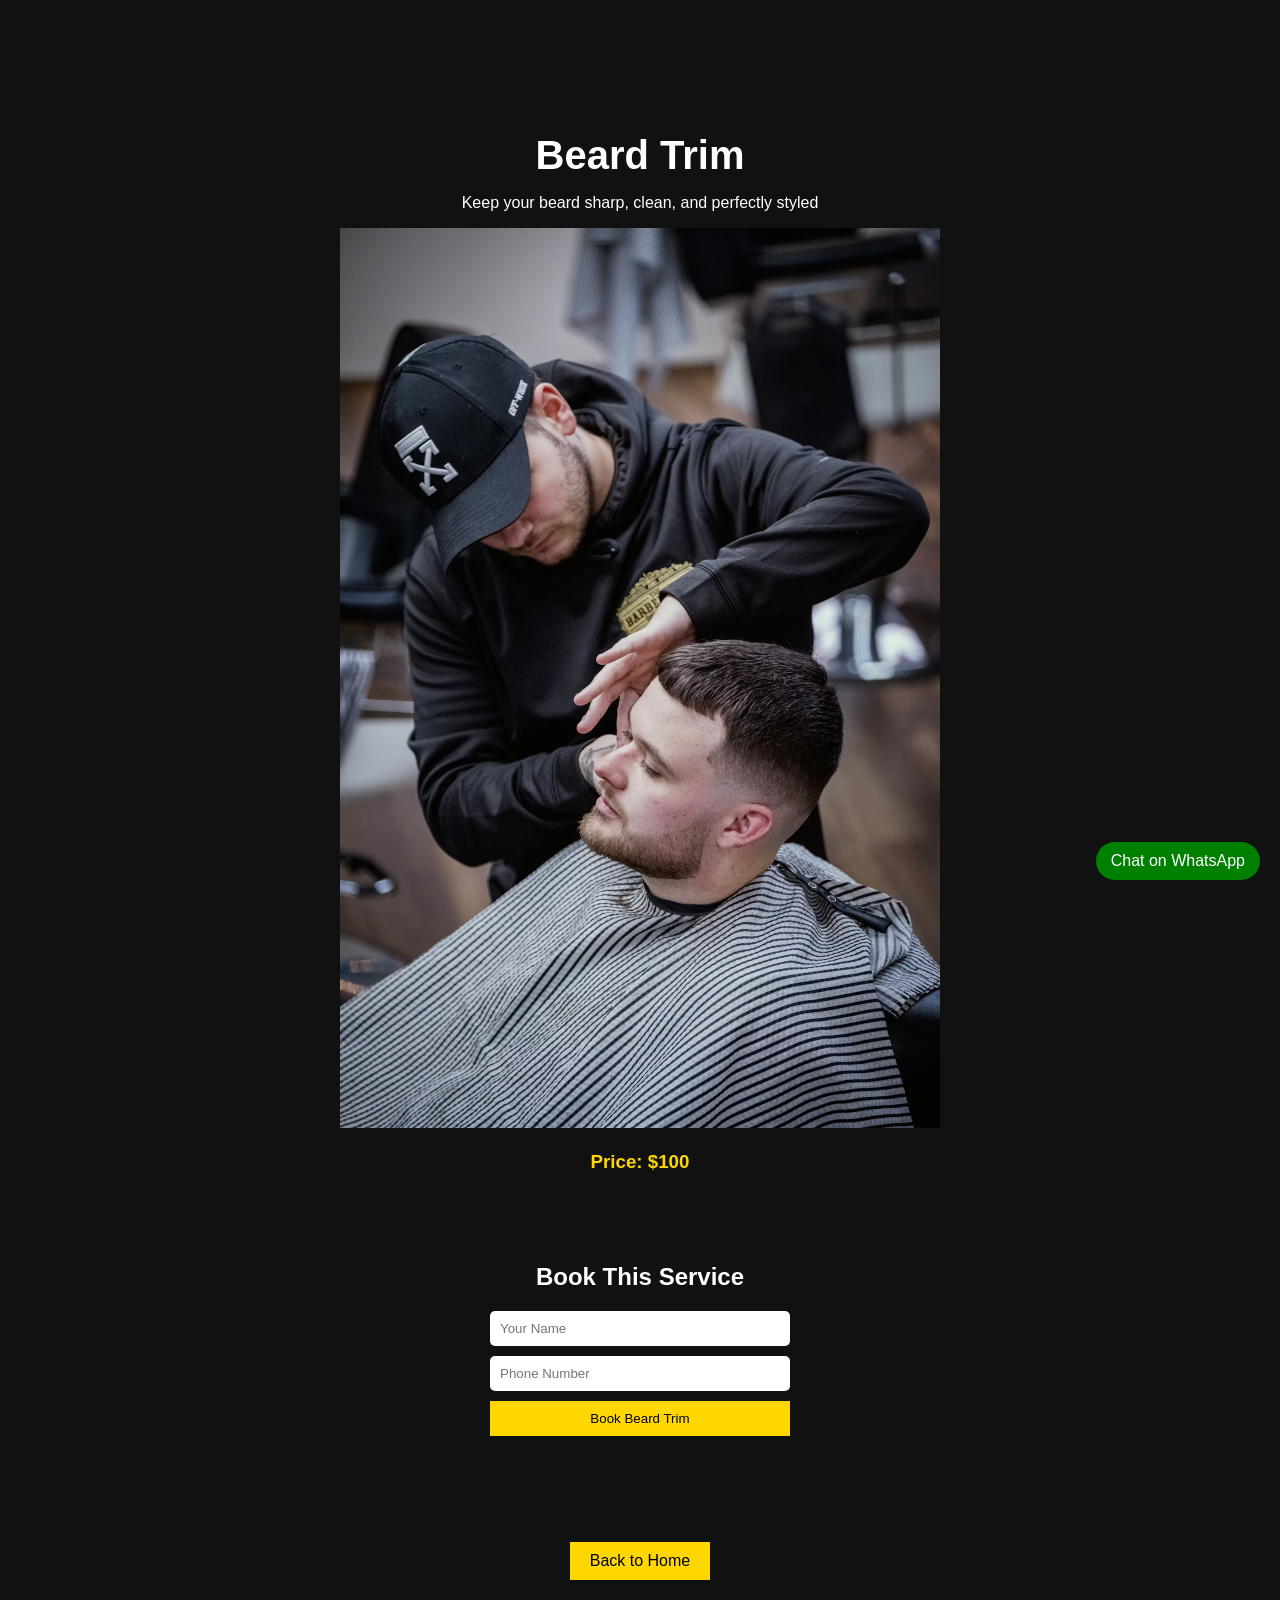
==== beard.html @ e6637b02 "Add files via upload" ====
<!DOCTYPE html>
<html lang="en">
<head>
    <meta charset="UTF-8">
    <meta name="viewport" content="width=device-width, initial-scale=1.0">
    <title>Beard</title>
    <link rel="stylesheet" href="style.css">
</head>
<body>

    <section class="service-page">
    <h1>Beard Trim</h1>
    <p>Keep your beard sharp, clean, and perfectly styled</p>
    <img src="images/barbe8.jpg" alt="Barber Image" width="100%">


    <h3>Price: $100</h3>

    <!-- BOOKING -->
     <div class="booking">
        <h2>Book This Service</h2>

        <form>
            <input type="text" placeholder="Your Name" required>
            <input type="tel" placeholder="Phone Number" required>

            <button type="submit">Book Beard Trim</button>
        </form>
     </div>

     <!-- WHATSAPP -->
    <a href="https://wa.me/2348143638666" class="whatsapp" target="_blank">      
        Chat on WhatsApp
      </a>

    <br><br>
    <a href="index.html" class="btn"> Back to Home</a>
    </section>
    
</body>
</html>
---- style.css ----
body {
    margin: 0;
    font-family: Arial, sans-serif;
    background: #111;
    color: white;
    text-align: center;
}

/* HERO WITH SLIDING IMAGES */
.hero {
    position: relative;
    padding: 100px 20px;
    height: 50vh;
    color: white;
    
    background-size: cover;
    background-position: center;

    animation: slideBg 20s infinite;
}

.hero::before {
    content: "";
    position: absolute;
    inset: 0;
    background: rgba(0,0,0,0.6);
}

.hero * {
    position: relative;
    z-index: 1;
}

/* HERO TEXT */
.hero h1 {
    font-size: 3em;
    animation: fadeIn 2s ease-in-out;
}

.hero p {
    animation: fadeIn 3s ease-in-out;
}

.btn {
    display: inline-block;
    margin-top: 20px;
    padding: 10px 20px;
    background: gold;
    color: black;
    text-decoration: none;
    animation: fadeIn 4s ease-in-out;
}

/* SLIDING BACKGROUND */
@keyframes slideBg {
    0% {background-image: url('images/barbe1.jpg');}
    25% {background-image: url('images/barbe2.jpg');}
    50% {background-image: url('images/barbe3.jpg');}
    75% {background-image: url('images/barbe4.jpg');}
    100% {background-image: url('images/barbe6.jpg');}
}

/* SERVICES */
.services {
    padding: 50px 20px;
}

.service-box {
    display: flex;
    justify-content: center;
    gap: 20px;
}

.card {
    background: #222;
    padding: 20px;
    border-radius: 10px;
    text-decoration: none;
    color: white;
    transition: 0.3s;
}

.card:hover {
    transform: scale(1.1);
    background: gold;
    color: black;
}

/* BOOKING */
.booking{
    padding: 50px 20px;
    animation: fadeIn 2s ease-in-out;
}

form {
    display: flex;
    flex-direction: column;
    max-width: 300px;
    margin: auto;
    gap: 10px;
}

input, select {
    padding: 10px;
    border: none;
    border-radius: 5px;
}

button {
    padding: 10px;
    background: gold;
    border: none;
    cursor: pointer;
}

button:hover {
    background: white;
}

/* SERVICE PAGES */
.service-page{
    padding: 100px 20px;
    max-width: 600px;
    margin: auto;
    animation: fadeIn 1.5s ease-in-out;
    }

.service-page h1 {
    font-size: 2.5em;
    margin-bottom: 10px;
}    

.service-page h3 {
    color: gold;
    margin-bottom: 20px;
}

/* ABOUT & CONTACT */
.about, .contact {
    padding: 40px 20px;
}

/* WHATSAPP */
.whatsapp{
    position: fixed;
    bottom: 20px;
    right: 20px;
    background: green;
    color: white;
    padding: 10px 15px;
    border-radius: 50px;
    text-decoration: none;
}

/* FADE ANIMATION */
@keyframes fadeIn {
    from {
        opacity: 0;
        transform: translateY(20px);
    }
    to {
        opacity: 1;
        transform: translateY(0);
    }
}


input[type="date"],
input[type="time"] {
    padding: 10px;
    border-radius: 5px;
    border: none;
}
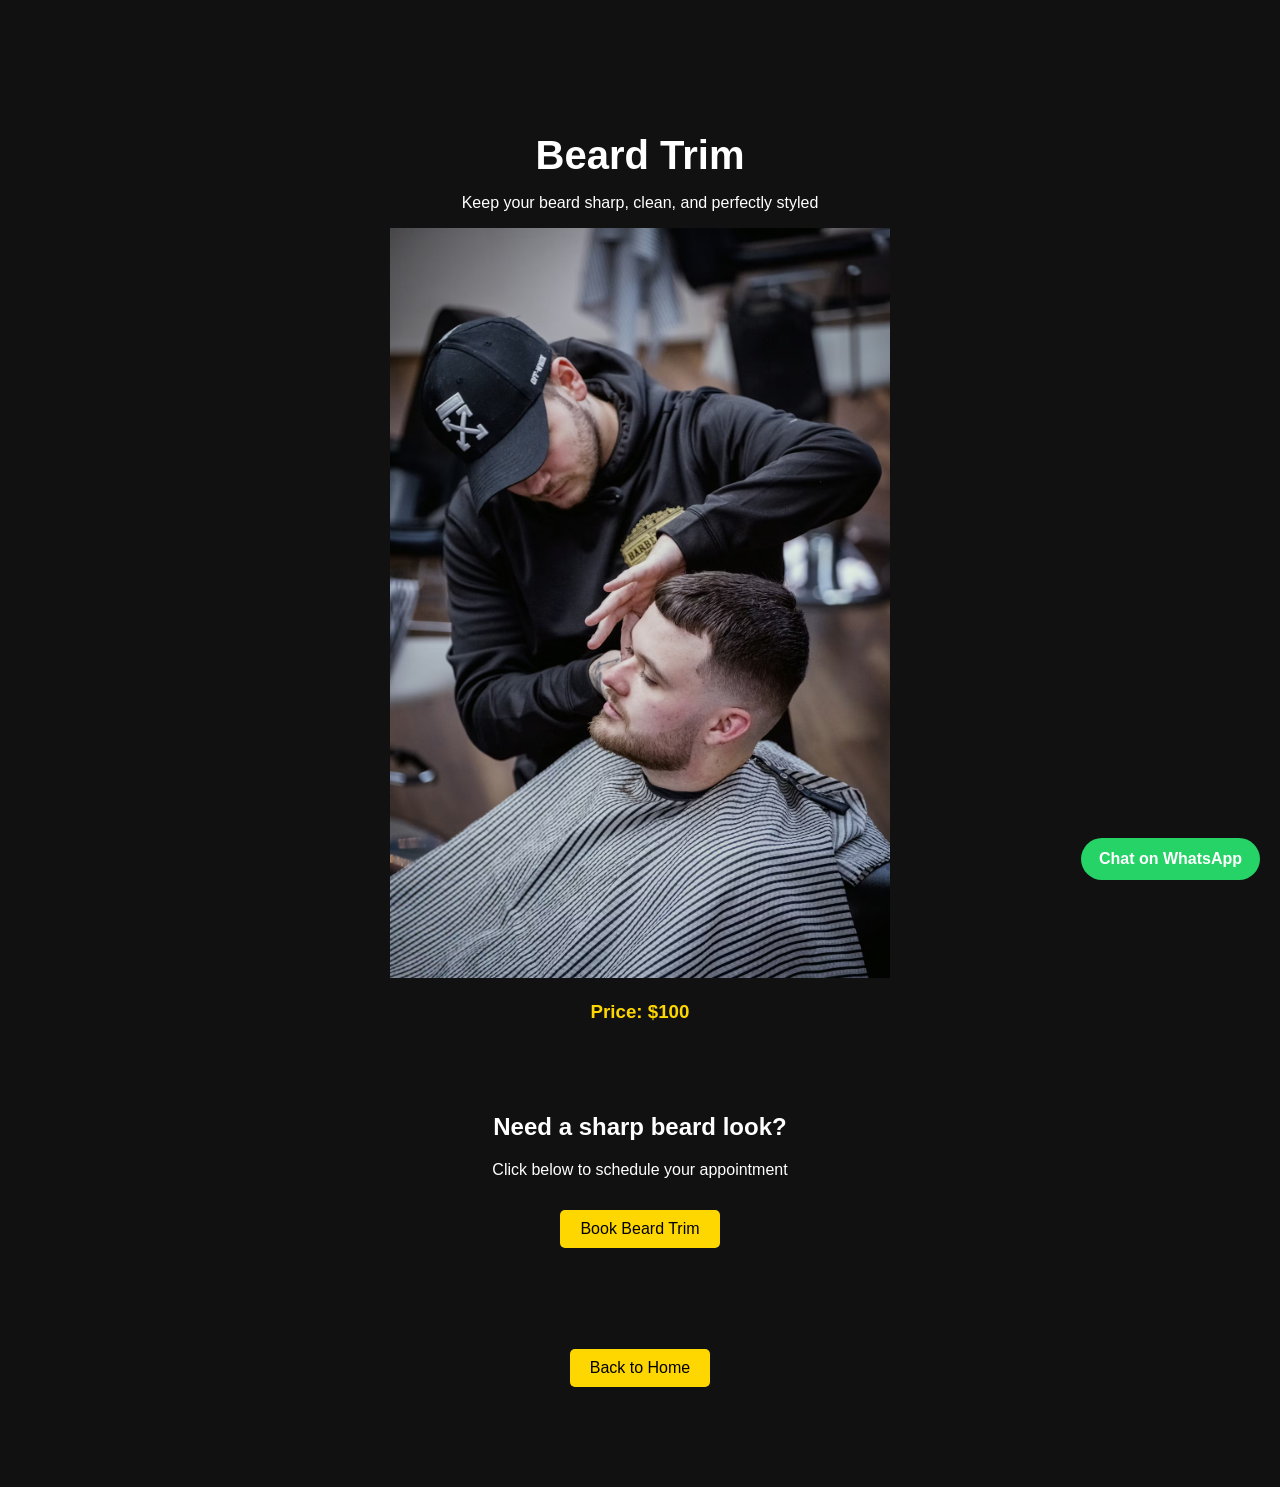
==== commit f1f62b72: "Revise Beard Trim service page layout and content Updated the Beard Trim service page with new title" ====
--- a/beard.html
+++ b/beard.html
@@ -3,39 +3,40 @@
 <head>
     <meta charset="UTF-8">
     <meta name="viewport" content="width=device-width, initial-scale=1.0">
-    <title>Beard</title>
+    <title>Beard Trim Service</title>
     <link rel="stylesheet" href="style.css">
+    <link rel="icon" type="image/jpeg" href="images/barbe1.jpg">
 </head>
 <body>
 
-    <section class="service-page">
+<section class="service-page">
+
     <h1>Beard Trim</h1>
     <p>Keep your beard sharp, clean, and perfectly styled</p>
-    <img src="images/barbe8.jpg" alt="Barber Image" width="100%">
 
+    <img src="images/barbe8.jpg" alt="Beard Trim" style="width:100%; max-width:500px;">
 
     <h3>Price: $100</h3>
 
-    <!-- BOOKING -->
-     <div class="booking">
-        <h2>Book This Service</h2>
+    <!-- BOOKING CTA -->
+    <div class="booking">
+        <h2>Need a sharp beard look?</h2>
+        <p>Click below to schedule your appointment</p>
 
-        <form>
-            <input type="text" placeholder="Your Name" required>
-            <input type="tel" placeholder="Phone Number" required>
+        <a href="booking.html" class="btn">Book Beard Trim</a>
+    </div>
 
-            <button type="submit">Book Beard Trim</button>
-        </form>
-     </div>
-
-     <!-- WHATSAPP -->
+    <!-- WHATSAPP -->
     <a href="https://wa.me/2348143638666" class="whatsapp" target="_blank">      
         Chat on WhatsApp
-      </a>
+    </a>
 
     <br><br>
-    <a href="index.html" class="btn"> Back to Home</a>
-    </section>
-    
+
+    <!-- NAVIGATION -->
+    <a href="index.html" class="btn">Back to Home</a>
+
+</section>
+
 </body>
-</html>+</html>
--- a/style.css
+++ b/style.css
@@ -1,3 +1,4 @@
+/* GENERAL */
 body {
     margin: 0;
     font-family: Arial, sans-serif;
@@ -10,9 +11,9 @@
 .hero {
     position: relative;
     padding: 100px 20px;
-    height: 50vh;
-    color: white;
-    
+    height: 80vh;
+    color: white;
+
     background-size: cover;
     background-position: center;
 
@@ -41,14 +42,22 @@
     animation: fadeIn 3s ease-in-out;
 }
 
-.btn {
+/* BUTTONS */
+button, .btn {
     display: inline-block;
-    margin-top: 20px;
+    margin-top: 15px;
     padding: 10px 20px;
     background: gold;
     color: black;
+    border: none;
     text-decoration: none;
-    animation: fadeIn 4s ease-in-out;
+    cursor: pointer;
+    border-radius: 5px;
+    transition: 0.3s;
+}
+
+button:hover, .btn:hover {
+    background: white;
 }
 
 /* SLIDING BACKGROUND */
@@ -86,12 +95,13 @@
     color: black;
 }
 
-/* BOOKING */
-.booking{
+/* BOOKING SECTION */
+.booking {
     padding: 50px 20px;
     animation: fadeIn 2s ease-in-out;
 }
 
+/* FORM */
 form {
     display: flex;
     flex-direction: column;
@@ -106,29 +116,25 @@
     border-radius: 5px;
 }
 
-button {
+input[type="date"],
+input[type="time"] {
     padding: 10px;
-    background: gold;
+    border-radius: 5px;
     border: none;
-    cursor: pointer;
-}
-
-button:hover {
-    background: white;
 }
 
 /* SERVICE PAGES */
-.service-page{
+.service-page {
     padding: 100px 20px;
     max-width: 600px;
     margin: auto;
     animation: fadeIn 1.5s ease-in-out;
-    }
+}
 
 .service-page h1 {
     font-size: 2.5em;
     margin-bottom: 10px;
-}    
+}
 
 .service-page h3 {
     color: gold;
@@ -140,16 +146,24 @@
     padding: 40px 20px;
 }
 
-/* WHATSAPP */
-.whatsapp{
+/* WHATSAPP BUTTON */
+.whatsapp {
     position: fixed;
     bottom: 20px;
     right: 20px;
-    background: green;
-    color: white;
-    padding: 10px 15px;
+    background: #25D366;
+    color: white;
+    padding: 12px 18px;
     border-radius: 50px;
     text-decoration: none;
+    font-weight: bold;
+}
+
+/* FOOTER */
+footer {
+    padding: 20px;
+    background: #000;
+    margin-top: 20px;
 }
 
 /* FADE ANIMATION */
@@ -164,13 +178,34 @@
     }
 }
 
-
-input[type="date"],
-input[type="time"] {
-    padding: 10px;
-    border-radius: 5px;
-    border: none;
-}
-
-
-        +/* 📱 MOBILE RESPONSIVE */
+@media (max-width: 768px) {
+
+    .service-box {
+        flex-direction: column;
+        align-items: center;
+    }
+
+    .hero {
+        height: 70vh;
+    }
+
+    .hero h1 {
+        font-size: 2em;
+    }
+
+    form {
+        width: 90%;
+    }
+}
+
+
+#bookingForm {
+    display: none;
+}
+
+.success-message {
+    display: none;
+    text-align: center;
+    margin-top: 20px;
+}
